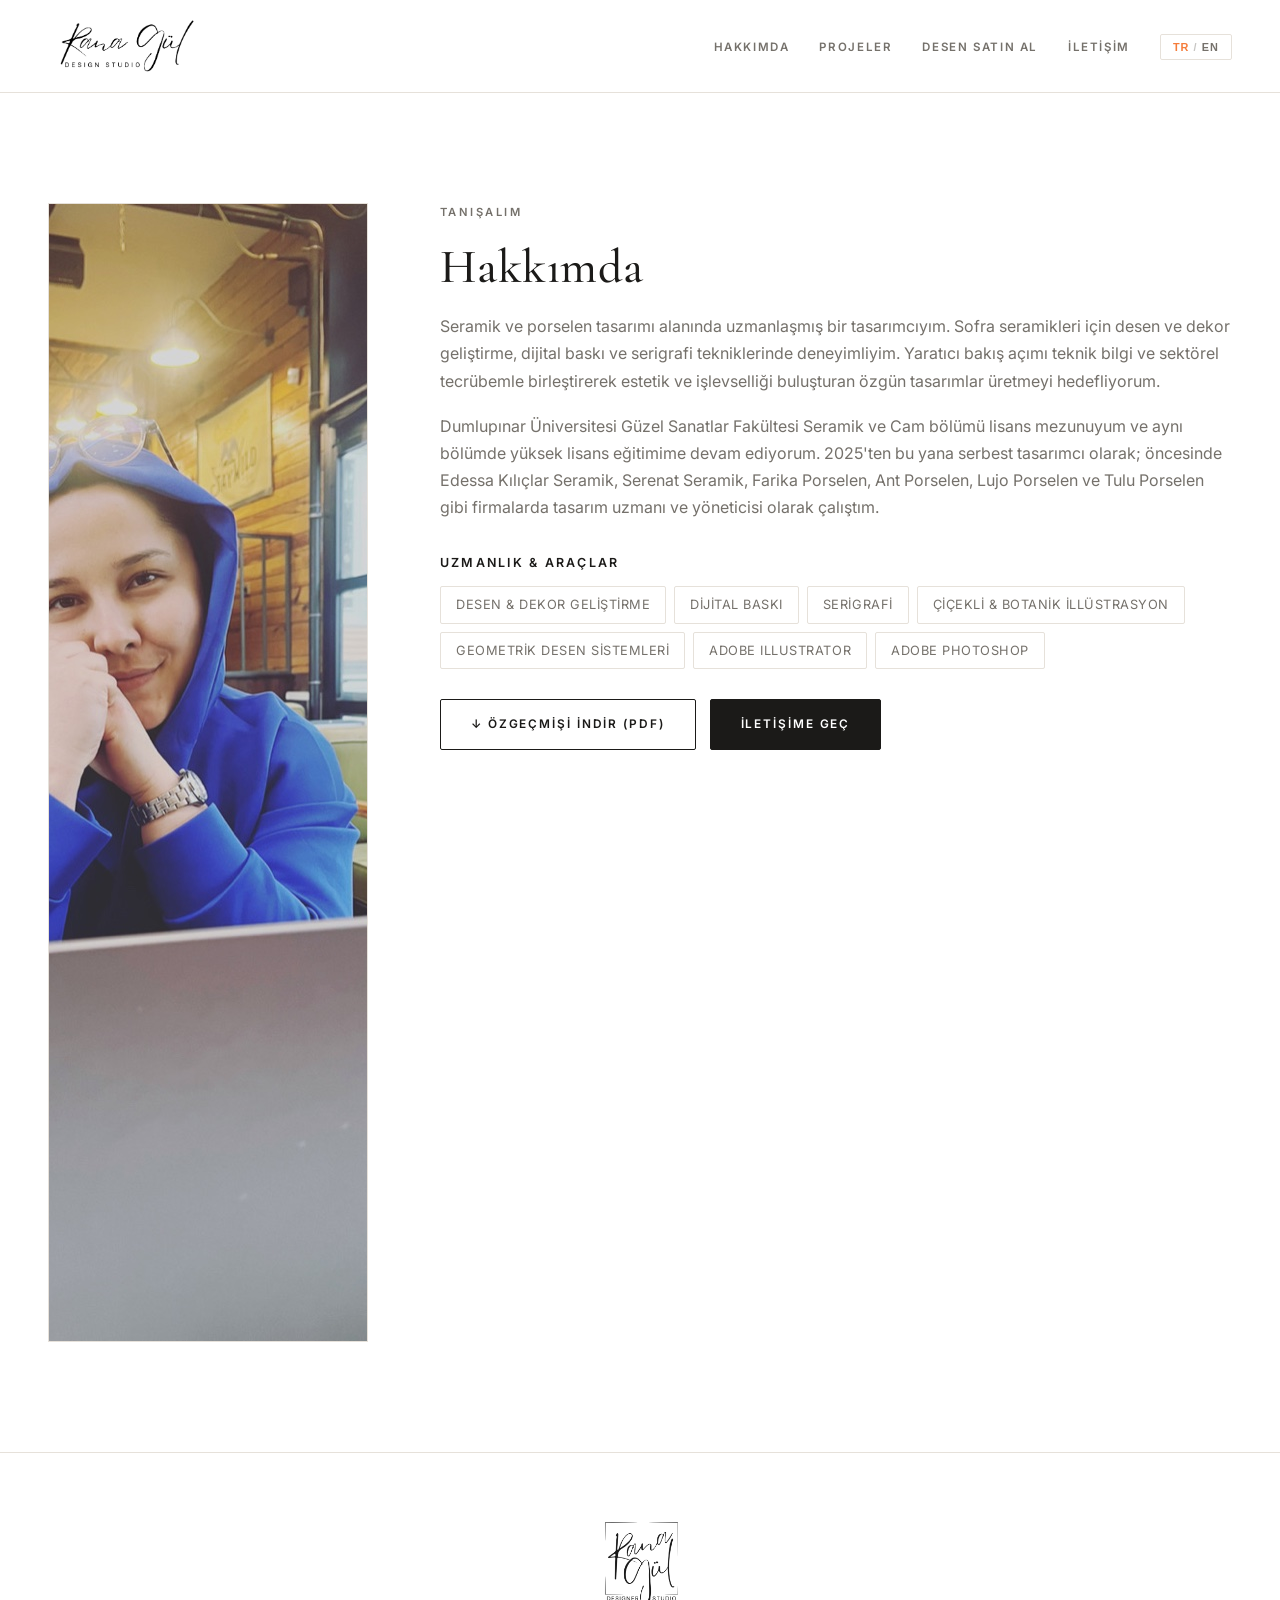
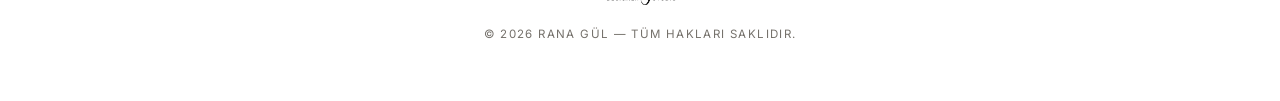
==== hakkimda.html @ 81dd1367 "Hakkımda: profil fotoğrafı ekle; stale Tasarımlar nav/buton düzeltildi Co-Authored-By: Claude Opus 4" ====
<!DOCTYPE html>
<html lang="tr">
<head>
  <meta charset="UTF-8" />
  <meta name="viewport" content="width=device-width, initial-scale=1.0" />

  <!-- ===== Temel SEO ===== -->
  <title>Hakkımda — Rana Gül Design Studio</title>
  <meta name="description" content="Rana Gül kimdir? Seramik ve porselen yüzey deseni tasarımcısı; Edessa, Farika, Serenat, Ant, Lujo ve Tulu Porselen gibi markalar için desen ve dekor geliştirdi. Eğitim, deneyim ve uzmanlık alanları." />
  <meta name="author" content="Rana Gül" />
  <meta name="robots" content="index, follow, max-image-preview:large" />
  <meta name="theme-color" content="#f57c3a" />
  <link rel="canonical" href="https://ranauslu.github.io/ranaguldesignerstudio/hakkimda.html" />

  <!-- ===== Favicon ===== -->
  <link rel="icon" type="image/png" sizes="32x32" href="assets/favicon-32.png" />
  <link rel="apple-touch-icon" href="assets/apple-touch-icon.jpg" />

  <!-- ===== Open Graph ===== -->
  <meta property="og:type" content="profile" />
  <meta property="og:site_name" content="Rana Gül Design Studio" />
  <meta property="og:title" content="Hakkımda — Rana Gül Design Studio" />
  <meta property="og:description" content="Seramik ve porselen yüzey deseni tasarımcısı Rana Gül'ün eğitimi, deneyimi ve uzmanlık alanları." />
  <meta property="og:url" content="https://ranauslu.github.io/ranaguldesignerstudio/hakkimda.html" />
  <meta property="og:image" content="https://ranauslu.github.io/ranaguldesignerstudio/assets/og-image.jpg" />
  <meta property="og:locale" content="tr_TR" />

  <link rel="preconnect" href="https://fonts.googleapis.com" />
  <link rel="preconnect" href="https://fonts.gstatic.com" crossorigin />
  <link href="https://fonts.googleapis.com/css2?family=Cormorant+Garamond:ital,wght@0,400;0,500;0,600;1,400&family=Inter:wght@400;500;600&display=swap" rel="stylesheet" />
  <link rel="stylesheet" href="css/style.css" />

  <!-- ===== JSON-LD ===== -->
  <script type="application/ld+json">
  {
    "@context": "https://schema.org",
    "@type": "AboutPage",
    "url": "https://ranauslu.github.io/ranaguldesignerstudio/hakkimda.html",
    "name": "Hakkımda — Rana Gül Design Studio",
    "mainEntity": {
      "@type": "Person",
      "name": "Rana Gül",
      "jobTitle": "Porselen & Seramik Yüzey Deseni Tasarımcısı",
      "url": "https://ranauslu.github.io/ranaguldesignerstudio/",
      "email": "ranaguldesigner@gmail.com",
      "telephone": "+90-546-262-95-01",
      "alumniOf": { "@type": "CollegeOrUniversity", "name": "Dumlupınar Üniversitesi Güzel Sanatlar Fakültesi — Seramik ve Cam" },
      "sameAs": [
        "https://www.instagram.com/ranaguldesigner/",
        "https://www.linkedin.com/in/rana-g%C3%BCl-5452bb26b/"
      ]
    }
  }
  </script>
</head>
<body>
  <!-- ============ HEADER / NAVİGASYON ============ -->
  <header class="site-header" id="top">
    <nav class="nav container">
      <a href="index.html" class="brand" aria-label="Rana Gül Design Studio">
        <img src="ranalogo/logo-yatay.jpg" alt="Rana Gül Design Studio" class="brand-logo" />
      </a>

      <button class="nav-toggle" aria-label="Menü" aria-expanded="false">
        <span></span><span></span><span></span>
      </button>

      <ul class="nav-links">
        <li><a href="hakkimda.html" aria-current="page" data-tr="Hakkımda" data-en="About">Hakkımda</a></li>
        <li><a href="index.html#projeler" data-tr="Projeler" data-en="Projects">Projeler</a></li>
        <li><a href="index.html#satis" data-tr="Desen Satın Al" data-en="Buy Patterns">Desen Satın Al</a></li>
        <li><a href="index.html#iletisim" data-tr="İletişim" data-en="Contact">İletişim</a></li>
        <li>
          <button class="lang-toggle" aria-label="Dil değiştir">
            <span class="lang-tr">TR</span><span class="lang-sep">/</span><span class="lang-en">EN</span>
          </button>
        </li>
      </ul>
    </nav>
  </header>

  <main>
    <!-- ============ HAKKIMDA ============ -->
    <section class="section" id="hakkimda">
      <div class="container about">
        <div class="about-photo">
          <div class="photo-frame">
            <img src="assets/profil.jpg" alt="Rana Gül" class="photo-img" width="640" height="1137" />
          </div>
        </div>
        <div class="about-text">
          <p class="eyebrow" data-tr="Tanışalım" data-en="Get to know me">Tanışalım</p>
          <h1 class="section-title" data-tr="Hakkımda" data-en="About">Hakkımda</h1>
          <p data-tr="Seramik ve porselen tasarımı alanında uzmanlaşmış bir tasarımcıyım. Sofra seramikleri için desen ve dekor geliştirme, dijital baskı ve serigrafi tekniklerinde deneyimliyim. Yaratıcı bakış açımı teknik bilgi ve sektörel tecrübemle birleştirerek estetik ve işlevselliği buluşturan özgün tasarımlar üretmeyi hedefliyorum."
             data-en="I am a designer specialized in ceramic and porcelain design. I am experienced in pattern and decor development for tableware ceramics, as well as digital printing and serigraphy (screen printing) techniques. I aim to combine my creative vision with technical knowledge and industry experience to produce original designs that unite aesthetics and function.">
            Seramik ve porselen tasarımı alanında uzmanlaşmış bir tasarımcıyım. Sofra seramikleri için desen ve dekor geliştirme, dijital baskı ve serigrafi tekniklerinde deneyimliyim. Yaratıcı bakış açımı teknik bilgi ve sektörel tecrübemle birleştirerek estetik ve işlevselliği buluşturan özgün tasarımlar üretmeyi hedefliyorum.
          </p>
          <p data-tr="Dumlupınar Üniversitesi Güzel Sanatlar Fakültesi Seramik ve Cam bölümü lisans mezunuyum ve aynı bölümde yüksek lisans eğitimime devam ediyorum. 2025'ten bu yana serbest tasarımcı olarak; öncesinde Edessa Kılıçlar Seramik, Serenat Seramik, Farika Porselen, Ant Porselen, Lujo Porselen ve Tulu Porselen gibi firmalarda tasarım uzmanı ve yöneticisi olarak çalıştım."
             data-en="I hold a bachelor's degree in Ceramics and Glass from Dumlupınar University Faculty of Fine Arts, where I am also pursuing my master's degree. I have worked as a freelance designer since 2025, and previously as a design specialist and manager at companies including Edessa Kılıçlar Seramik, Serenat Seramik, Farika Porselen, Ant Porselen, Lujo Porselen and Tulu Porselen.">
            Dumlupınar Üniversitesi Güzel Sanatlar Fakültesi Seramik ve Cam bölümü lisans mezunuyum ve aynı bölümde yüksek lisans eğitimime devam ediyorum. 2025'ten bu yana serbest tasarımcı olarak; öncesinde Edessa Kılıçlar Seramik, Serenat Seramik, Farika Porselen, Ant Porselen, Lujo Porselen ve Tulu Porselen gibi firmalarda tasarım uzmanı ve yöneticisi olarak çalıştım.
          </p>

          <h2 class="about-sub" data-tr="Uzmanlık & Araçlar" data-en="Skills &amp; Tools">Uzmanlık &amp; Araçlar</h2>
          <ul class="skill-list">
            <li data-tr="Desen & dekor geliştirme" data-en="Pattern &amp; decor development">Desen &amp; dekor geliştirme</li>
            <li data-tr="Dijital baskı" data-en="Digital printing">Dijital baskı</li>
            <li data-tr="Serigrafi" data-en="Serigraphy">Serigrafi</li>
            <li data-tr="Çiçekli & botanik illüstrasyon" data-en="Floral &amp; botanical illustration">Çiçekli &amp; botanik illüstrasyon</li>
            <li data-tr="Geometrik desen sistemleri" data-en="Geometric pattern systems">Geometrik desen sistemleri</li>
            <li>Adobe Illustrator</li>
            <li>Adobe Photoshop</li>
          </ul>

          <div class="about-actions">
            <a class="btn btn-ghost cv-btn" href="biyografi/Rana%20G%C3%9CL.pdf" target="_blank" rel="noopener"
               data-tr="↓ Özgeçmişi İndir (PDF)" data-en="↓ Download CV (PDF)">↓ Özgeçmişi İndir (PDF)</a>
            <a class="btn btn-primary" href="index.html#iletisim" data-tr="İletişime Geç" data-en="Get in Touch">İletişime Geç</a>
          </div>
        </div>
      </div>
    </section>
  </main>

  <!-- ============ FOOTER ============ -->
  <footer class="site-footer">
    <div class="container">
      <img src="ranalogo/logo-kare.jpg" alt="Rana Gül Designer Studio" class="footer-logo" />
      <p>© <span id="year"></span> Rana Gül — <span data-tr="Tüm hakları saklıdır." data-en="All rights reserved.">Tüm hakları saklıdır.</span></p>
    </div>
  </footer>

  <script src="js/main.js"></script>
</body>
</html>
---- css/style.css ----
/* ============================================================
   Rana Gül — Porselen Yüzey Deseni Portföyü
   Editoryal & minimal tema (Tashi Studio tarzı):
   nötr/beyaz zemin, bol boşluk, büyük harf-aralıklı tipografi,
   görsel-odaklı ızgara. Mor + turuncu hafif vurgu.
   Saf CSS, framework yok.
   ============================================================ */

:root {
  --bg: #ffffff;
  --bg-alt: #f6f4f1;        /* sıcak nötr off-white */
  --ink: #1b1a18;           /* neredeyse siyah metin */
  --ink-soft: #75716b;      /* ikincil metin */
  --line: #e6e1da;          /* hairline çizgi */
  --kart: #ffffff;

  --accent: #f57c3a;        /* turuncu — sade vurgu */
  --accent-dark: #e06a28;
  --mor: #6c4ab6;           /* mor — çok hafif ikincil vurgu */

  --r: 2px;                 /* keskin, editoryal köşeler */
  --maxw: 1240px;
  --pad: 28px;
}

* { box-sizing: border-box; }
html { scroll-behavior: smooth; }

body {
  margin: 0;
  font-family: "Inter", system-ui, -apple-system, sans-serif;
  color: var(--ink);
  background: var(--bg);
  line-height: 1.7;
  font-size: 16px;
  -webkit-font-smoothing: antialiased;
  text-rendering: optimizeLegibility;
}

h1, h2, h3 { font-weight: 500; line-height: 1.15; margin: 0; }
a { color: inherit; text-decoration: none; }
img { max-width: 100%; display: block; }

.container { width: 100%; max-width: var(--maxw); margin: 0 auto; padding: 0 var(--pad); }

/* Bölüm üstü küçük etiket */
.eyebrow,
.hero-eyebrow {
  text-transform: uppercase;
  letter-spacing: 0.22em;
  font-size: 0.7rem;
  font-weight: 600;
  color: var(--accent);
}

/* ---------- Butonlar ---------- */
.btn {
  display: inline-block;
  padding: 14px 30px;
  border-radius: var(--r);
  font-size: 0.74rem;
  font-weight: 600;
  letter-spacing: 0.16em;
  text-transform: uppercase;
  cursor: pointer;
  border: 1px solid transparent;
  transition: background 0.2s ease, color 0.2s ease, border-color 0.2s ease;
}
.btn-primary { background: var(--ink); color: #fff; border-color: var(--ink); }
.btn-primary:hover { background: var(--accent); border-color: var(--accent); }
.btn-ghost { background: transparent; color: var(--ink); border-color: var(--ink); }
.btn-ghost:hover { background: var(--ink); color: #fff; }

/* ---------- Header / Nav ---------- */
.site-header {
  position: sticky; top: 0; z-index: 50;
  background: rgba(255, 255, 255, 0.9);
  backdrop-filter: saturate(140%) blur(10px);
  border-bottom: 1px solid var(--line);
}
.nav { display: flex; align-items: center; justify-content: space-between; height: 92px; }
.brand { display: flex; align-items: center; }
.brand-logo { height: 64px; width: auto; }

.nav-links { display: flex; align-items: center; gap: 30px; list-style: none; margin: 0; padding: 0; }
.nav-links a {
  color: var(--ink-soft); font-size: 0.72rem; font-weight: 600;
  letter-spacing: 0.14em; text-transform: uppercase; padding-bottom: 2px;
  border-bottom: 1px solid transparent; transition: 0.18s;
}
.nav-links a:hover { color: var(--ink); border-bottom-color: var(--accent); }

.lang-toggle {
  background: transparent; border: 1px solid var(--line); border-radius: var(--r);
  padding: 6px 12px; font-size: 0.68rem; font-weight: 600; letter-spacing: 0.1em;
  cursor: pointer; color: var(--ink-soft);
}
.lang-toggle .lang-sep { opacity: 0.4; margin: 0 4px; }
body[data-lang="tr"] .lang-tr { color: var(--accent); }
body[data-lang="en"] .lang-en { color: var(--accent); }

.nav-toggle { display: none; background: none; border: 0; cursor: pointer; padding: 8px; }
.nav-toggle span { display: block; width: 22px; height: 1.5px; background: var(--ink); margin: 5px 0; transition: 0.25s; }

/* ---------- Hero ---------- */
.hero { background: var(--bg); padding: 116px 0 70px; }
.hero-pattern { display: none; }
.hero-inner { position: relative; text-align: center; max-width: 820px; margin: 0 auto; }
.hero-eyebrow { display: block; margin: 0 0 22px; font-size: 0.95rem; letter-spacing: 0.16em; }
.hero-title {
  font-family: "Cormorant Garamond", Georgia, serif;
  font-size: clamp(2.7rem, 7vw, 5rem); line-height: 1;
  letter-spacing: 0.01em; margin: 0 0 24px; color: var(--ink); font-weight: 500;
}
.hero-lead { font-size: 1.1rem; color: var(--ink-soft); margin: 0 auto 38px; max-width: 600px; }
.hero-cta { display: flex; gap: 16px; justify-content: center; flex-wrap: wrap; }

/* ---------- Tam genişlik desen banner (3:1, kırpmasız) ---------- */
.banner { width: 100%; border-top: 1px solid var(--line); border-bottom: 1px solid var(--line); background: #fff; }
.banner img { width: 100%; height: auto; display: block; aspect-ratio: 3 / 1; object-fit: contain; }

/* ---------- Bölüm genel ---------- */
.section { padding: 110px 0; }
.section-alt { background: var(--bg-alt); }
.section-title {
  font-family: "Cormorant Garamond", Georgia, serif;
  font-size: clamp(2.1rem, 4vw, 3rem);
  letter-spacing: 0.01em; font-weight: 500;
  color: var(--ink); margin: 0 0 18px;
}
.section-lead { color: var(--ink-soft); max-width: 640px; margin: 0 0 48px; font-size: 1.04rem; }

/* ---------- Hakkımda ---------- */
.about { display: grid; grid-template-columns: 320px 1fr; gap: 72px; align-items: start; }
.photo-frame { overflow: hidden; border: 1px solid var(--line); }
.photo-placeholder {
  aspect-ratio: 4/5; display: grid; place-items: center;
  font-size: 2.6rem; letter-spacing: 0.1em; color: var(--ink-soft);
  background: var(--bg-alt); font-weight: 500;
}
.photo-img { width: 100%; aspect-ratio: 4/5; object-fit: cover; object-position: center 18%; display: block; }
.about-text p { margin: 0 0 18px; color: var(--ink-soft); }
.about-sub {
  font-size: 0.78rem; text-transform: uppercase; letter-spacing: 0.18em;
  color: var(--ink); margin: 34px 0 16px; font-weight: 600;
}
.skill-list { list-style: none; padding: 0; margin: 0; display: flex; flex-wrap: wrap; gap: 8px; }
.skill-list li {
  border: 1px solid var(--line); color: var(--ink-soft);
  padding: 7px 15px; border-radius: var(--r); font-size: 0.8rem;
  letter-spacing: 0.04em; text-transform: uppercase;
}

.about-actions { display: flex; flex-wrap: wrap; gap: 14px; margin-top: 30px; align-items: center; }
.about-actions .cv-btn { margin-top: 0; }

/* ---------- Filtreler ---------- */
.filters { display: flex; flex-wrap: wrap; gap: 26px; margin-bottom: 40px; border-bottom: 1px solid var(--line); padding-bottom: 6px; }
.filter {
  background: none; border: 0; color: var(--ink-soft);
  padding: 0 0 10px; font-size: 0.74rem; font-weight: 600; letter-spacing: 0.14em;
  text-transform: uppercase; cursor: pointer; position: relative; transition: color 0.18s;
}
.filter::after {
  content: ""; position: absolute; left: 0; right: 0; bottom: -7px; height: 2px;
  background: var(--accent); transform: scaleX(0); transition: transform 0.2s ease;
}
.filter:hover { color: var(--ink); }
.filter.is-active { color: var(--ink); }
.filter.is-active::after { transform: scaleX(1); }

/* ---------- Galeri ---------- */
.gallery { display: grid; grid-template-columns: repeat(3, 1fr); gap: 28px; }
.tile {
  display: block; width: 100%; text-align: left; padding: 0;
  background: var(--kart); border: 1px solid var(--line); border-radius: var(--r);
  overflow: hidden; cursor: pointer; transition: border-color 0.2s ease;
}
.tile:hover { border-color: var(--ink); }
.tile-imgwrap { overflow: hidden; }
.tile img { aspect-ratio: 4/3; object-fit: cover; background: #fff; transition: transform 0.45s ease; }
.tile:hover img { transform: scale(1.04); }
.tile-meta { display: flex; justify-content: space-between; align-items: center; padding: 16px 18px; }
.tile-code { font-weight: 600; color: var(--ink); font-size: 0.8rem; letter-spacing: 0.1em; }
.tile-tag { font-size: 0.64rem; text-transform: uppercase; letter-spacing: 0.16em; color: var(--accent); font-weight: 600; }

/* ---------- Markalar ---------- */
.brands-title {
  font-size: 0.78rem; text-transform: uppercase; letter-spacing: 0.18em;
  color: var(--ink-soft); margin: 0 0 26px; font-weight: 600;
}
.brands { display: grid; grid-template-columns: repeat(4, 1fr); gap: 0; margin-bottom: 72px; border: 1px solid var(--line); }
.brand-cell {
  display: grid; place-items: center; padding: 30px 22px; min-height: 110px;
  border-right: 1px solid var(--line); border-bottom: 1px solid var(--line); background: var(--kart);
}
.brand-cell img {
  max-height: 50px; width: auto; max-width: 100%; object-fit: contain;
  filter: grayscale(1); opacity: 0.55; transition: filter 0.2s ease, opacity 0.2s ease;
}
.brand-cell:hover img { filter: grayscale(0); opacity: 1; }
.brand-cell--dark { background: var(--ink); }
.brand-cell--dark img { filter: none; opacity: 0.9; }
.brand-cell--dark:hover img { opacity: 1; }

/* ---------- Projeler ---------- */
.cv-btn { margin-top: 30px; }
.cards { display: grid; grid-template-columns: repeat(3, 1fr); gap: 28px; margin-bottom: 72px; }
.card { background: var(--kart); border: 1px solid var(--line); border-radius: var(--r); padding: 34px 30px; }
.card-icon {
  display: inline-grid; place-items: center; width: 46px; height: 46px;
  border: 1px solid var(--line); color: var(--accent); font-size: 1.4rem; margin-bottom: 18px;
}
.card h3 { margin: 0 0 10px; font-size: 0.95rem; text-transform: uppercase; letter-spacing: 0.08em; color: var(--ink); font-weight: 600; }
.card p { margin: 0; color: var(--ink-soft); font-size: 0.95rem; }

.process-title { font-size: 0.78rem; text-transform: uppercase; letter-spacing: 0.18em; color: var(--ink-soft); margin: 0 0 26px; font-weight: 600; }
.process { list-style: none; padding: 0; margin: 0 0 64px; display: grid; gap: 0; border-top: 1px solid var(--line); }
.process li {
  display: grid; grid-template-columns: 56px 220px 1fr; align-items: center; gap: 20px;
  border-bottom: 1px solid var(--line); padding: 22px 6px;
}
.process .step-no { font-size: 0.8rem; letter-spacing: 0.1em; color: var(--accent); font-weight: 600; }
.process strong { color: var(--ink); text-transform: uppercase; letter-spacing: 0.08em; font-size: 0.86rem; font-weight: 600; }
.process li > span:last-child { color: var(--ink-soft); font-size: 0.95rem; }

/* Ekran okuyucu için görünmez başlık (SEO + erişilebilirlik) */
.sr-only {
  position: absolute; width: 1px; height: 1px; padding: 0; margin: -1px;
  overflow: hidden; clip: rect(0, 0, 0, 0); white-space: nowrap; border: 0;
}

/* Firmalara özel çalışma görsel bandı */
.firma-banner { border: 1px solid var(--line); border-radius: var(--r); overflow: hidden; margin-bottom: 40px; }
.firma-banner img { width: 100%; height: auto; display: block; }

/* Proje başlat görselli bandı (yazı görselin içinde, buton üstüne biner) */
.proje-banner { position: relative; border: 1px solid var(--line); border-radius: var(--r); overflow: hidden; }
.proje-banner img { width: 100%; height: auto; display: block; }
.proje-btn { position: absolute; left: 3.4%; top: 58%; }

@media (max-width: 600px) {
  .proje-banner { display: flex; flex-direction: column; align-items: flex-start; gap: 16px; border: none; }
  .proje-banner img { border: 1px solid var(--line); border-radius: var(--r); }
  .proje-btn { position: static; }
}

/* ---------- Şifre kilidi ---------- */
.lock-gate { max-width: 480px; margin: 0 auto; text-align: center; padding: 20px 0; }
.lock-ico { display: inline-flex; color: var(--accent); margin-bottom: 18px; }
.lock-gate .section-title { margin-bottom: 14px; }
.lock-lead { margin: 0 auto 26px; }
.lock-form { display: flex; gap: 12px; justify-content: center; flex-wrap: wrap; }
.lock-form input {
  font: inherit; font-size: 0.98rem; padding: 13px 16px; min-width: 220px; flex: 1;
  border: 1px solid var(--line); border-radius: var(--r); background: #fff; color: var(--ink);
}
.lock-form input:focus { outline: none; border-color: var(--ink); }
.lock-error { color: #c0392b; font-size: 0.9rem; margin: 16px 0 0; }

/* ---------- Satış ---------- */
.shop { display: grid; grid-template-columns: repeat(3, 1fr); gap: 28px; }
.shop-item {
  background: var(--kart); border: 1px solid var(--line); border-radius: var(--r);
  overflow: hidden; display: flex; flex-direction: column; transition: border-color 0.2s ease;
}
.shop-item:hover { border-color: var(--ink); }
.shop-item img { aspect-ratio: 4/3; object-fit: cover; background: #fff; }
.shop-body { padding: 20px 20px 24px; display: flex; flex-direction: column; gap: 5px; flex: 1; }
.shop-code { font-weight: 600; color: var(--ink); letter-spacing: 0.08em; font-size: 0.85rem; }
.shop-tag { font-size: 0.66rem; color: var(--ink-soft); text-transform: uppercase; letter-spacing: 0.14em; }
.shop-price { font-size: 1.2rem; color: var(--ink); margin: 8px 0 16px; font-weight: 500; }
.shop-buy { margin-top: auto; width: 100%; text-align: center; }
.license-note { color: var(--ink-soft); font-size: 0.82rem; margin-top: 34px; }

/* ---------- Instagram ---------- */
.ig-eyebrow { display: inline-flex; align-items: center; gap: 7px; }
.ig-logo { flex: none; }
.ig-head { display: flex; align-items: flex-end; justify-content: space-between; gap: 20px; flex-wrap: wrap; margin-bottom: 40px; }
.ig-head .section-title { margin: 0; }
.ig-grid { display: grid; grid-template-columns: repeat(3, 1fr); gap: 22px; }
.ig-embeds { display: flex; flex-wrap: wrap; gap: 22px; justify-content: center; }
.ig-embeds .instagram-media { flex: 0 1 380px; margin: 0 !important; min-width: 260px !important; }
.ig-tile {
  position: relative; display: block; overflow: hidden; border: 1px solid var(--line);
  border-radius: var(--r); background: #fff; aspect-ratio: 1 / 1;
}
.ig-tile img { width: 100%; height: 100%; object-fit: cover; transition: transform 0.45s ease; }
.ig-tile:hover img { transform: scale(1.05); }
.ig-tile .ig-ico {
  position: absolute; inset: 0; display: grid; place-items: center;
  background: rgba(27, 26, 24, 0.45); opacity: 0; transition: opacity 0.25s ease;
  background-image:
    linear-gradient(rgba(27,26,24,0.35), rgba(27,26,24,0.35)),
    url("data:image/svg+xml,%3Csvg xmlns='http://www.w3.org/2000/svg' width='44' height='44' viewBox='0 0 24 24' fill='none' stroke='%23ffffff' stroke-width='1.6' stroke-linecap='round' stroke-linejoin='round'%3E%3Crect x='2' y='2' width='20' height='20' rx='5'/%3E%3Ccircle cx='12' cy='12' r='4'/%3E%3Cline x1='17.5' y1='6.5' x2='17.5' y2='6.5'/%3E%3C/svg%3E");
  background-repeat: no-repeat; background-position: center;
}
.ig-tile:hover .ig-ico { opacity: 1; }

/* ---------- İletişim ---------- */
.contact { display: grid; grid-template-columns: 1fr 1fr; gap: 72px; align-items: start; }
.contact-links { list-style: none; padding: 0; margin: 30px 0 0; display: grid; gap: 0; border-top: 1px solid var(--line); }
.contact-links li { display: flex; align-items: baseline; gap: 18px; padding: 16px 2px; border-bottom: 1px solid var(--line); }
.contact-label {
  min-width: 96px; font-size: 0.68rem; text-transform: uppercase; letter-spacing: 0.16em;
  color: var(--ink-soft); font-weight: 600;
}
.contact-links a { color: var(--ink); font-weight: 500; border-bottom: 1px solid transparent; transition: 0.18s; }
.contact-links a:hover { border-bottom-color: var(--accent); }

.contact-form { display: grid; gap: 18px; background: var(--bg-alt); border: 1px solid var(--line); border-radius: var(--r); padding: 34px; }
.contact-form label {
  display: grid; gap: 8px; font-size: 0.68rem; font-weight: 600; letter-spacing: 0.14em;
  text-transform: uppercase; color: var(--ink-soft);
}
.contact-form input, .contact-form textarea {
  font: inherit; font-size: 0.95rem; text-transform: none; letter-spacing: normal;
  padding: 13px 15px; border: 1px solid var(--line); border-radius: var(--r);
  background: #fff; color: var(--ink); resize: vertical;
}
.contact-form input:focus, .contact-form textarea:focus { outline: none; border-color: var(--ink); }
.contact-form .btn { justify-self: start; }

/* ---------- Footer ---------- */
.site-footer { padding: 56px 0; border-top: 1px solid var(--line); text-align: center; }
.footer-logo { height: 96px; width: auto; margin: 0 auto 20px; opacity: 0.9; }
.site-footer p { margin: 0; color: var(--ink-soft); font-size: 0.72rem; letter-spacing: 0.12em; text-transform: uppercase; }

/* ---------- Lightbox ---------- */
.lightbox {
  position: fixed; inset: 0; z-index: 100; display: none;
  background: rgba(20, 19, 17, 0.92); backdrop-filter: blur(3px);
  align-items: center; justify-content: center; padding: 28px;
}
.lightbox.open { display: flex; }
.lightbox figure { margin: 0; max-width: 960px; text-align: center; }
.lightbox img { border-radius: var(--r); max-height: 80vh; width: auto; margin: 0 auto; background: #fff; }
.lightbox figcaption { color: #fff; margin-top: 18px; font-size: 0.74rem; letter-spacing: 0.16em; text-transform: uppercase; }
.lightbox-close {
  position: absolute; top: 20px; right: 28px; background: none; border: 0; color: #fff;
  font-size: 2.2rem; line-height: 1; cursor: pointer; opacity: 0.8;
}
.lightbox-close:hover { opacity: 1; }

/* ---------- Responsive ---------- */
@media (max-width: 900px) {
  .about, .contact { grid-template-columns: 1fr; gap: 40px; }
  .about-photo { max-width: 300px; }
  .gallery, .cards, .shop { grid-template-columns: repeat(2, 1fr); }
  .brands { grid-template-columns: repeat(3, 1fr); }
  .process li { grid-template-columns: 48px 1fr; }
  .process li strong { grid-column: 2; }
  .process li > span:last-child { grid-column: 2; }

  .nav-toggle { display: block; }
  .nav-links {
    position: absolute; top: 92px; left: 0; right: 0;
    flex-direction: column; align-items: flex-start; gap: 0;
    background: #fff; border-bottom: 1px solid var(--line);
    padding: 8px 28px 20px; display: none;
  }
  .nav-links.open { display: flex; }
  .nav-links li { width: 100%; }
  .nav-links a { display: block; padding: 14px 0; width: 100%; }
}

@media (max-width: 560px) {
  .gallery, .cards, .shop { grid-template-columns: 1fr; }
  .brands { grid-template-columns: repeat(2, 1fr); }
  .section { padding: 72px 0; }
  .hero { padding: 84px 0 76px; }
  .cta-band { flex-direction: column; align-items: flex-start; }
}
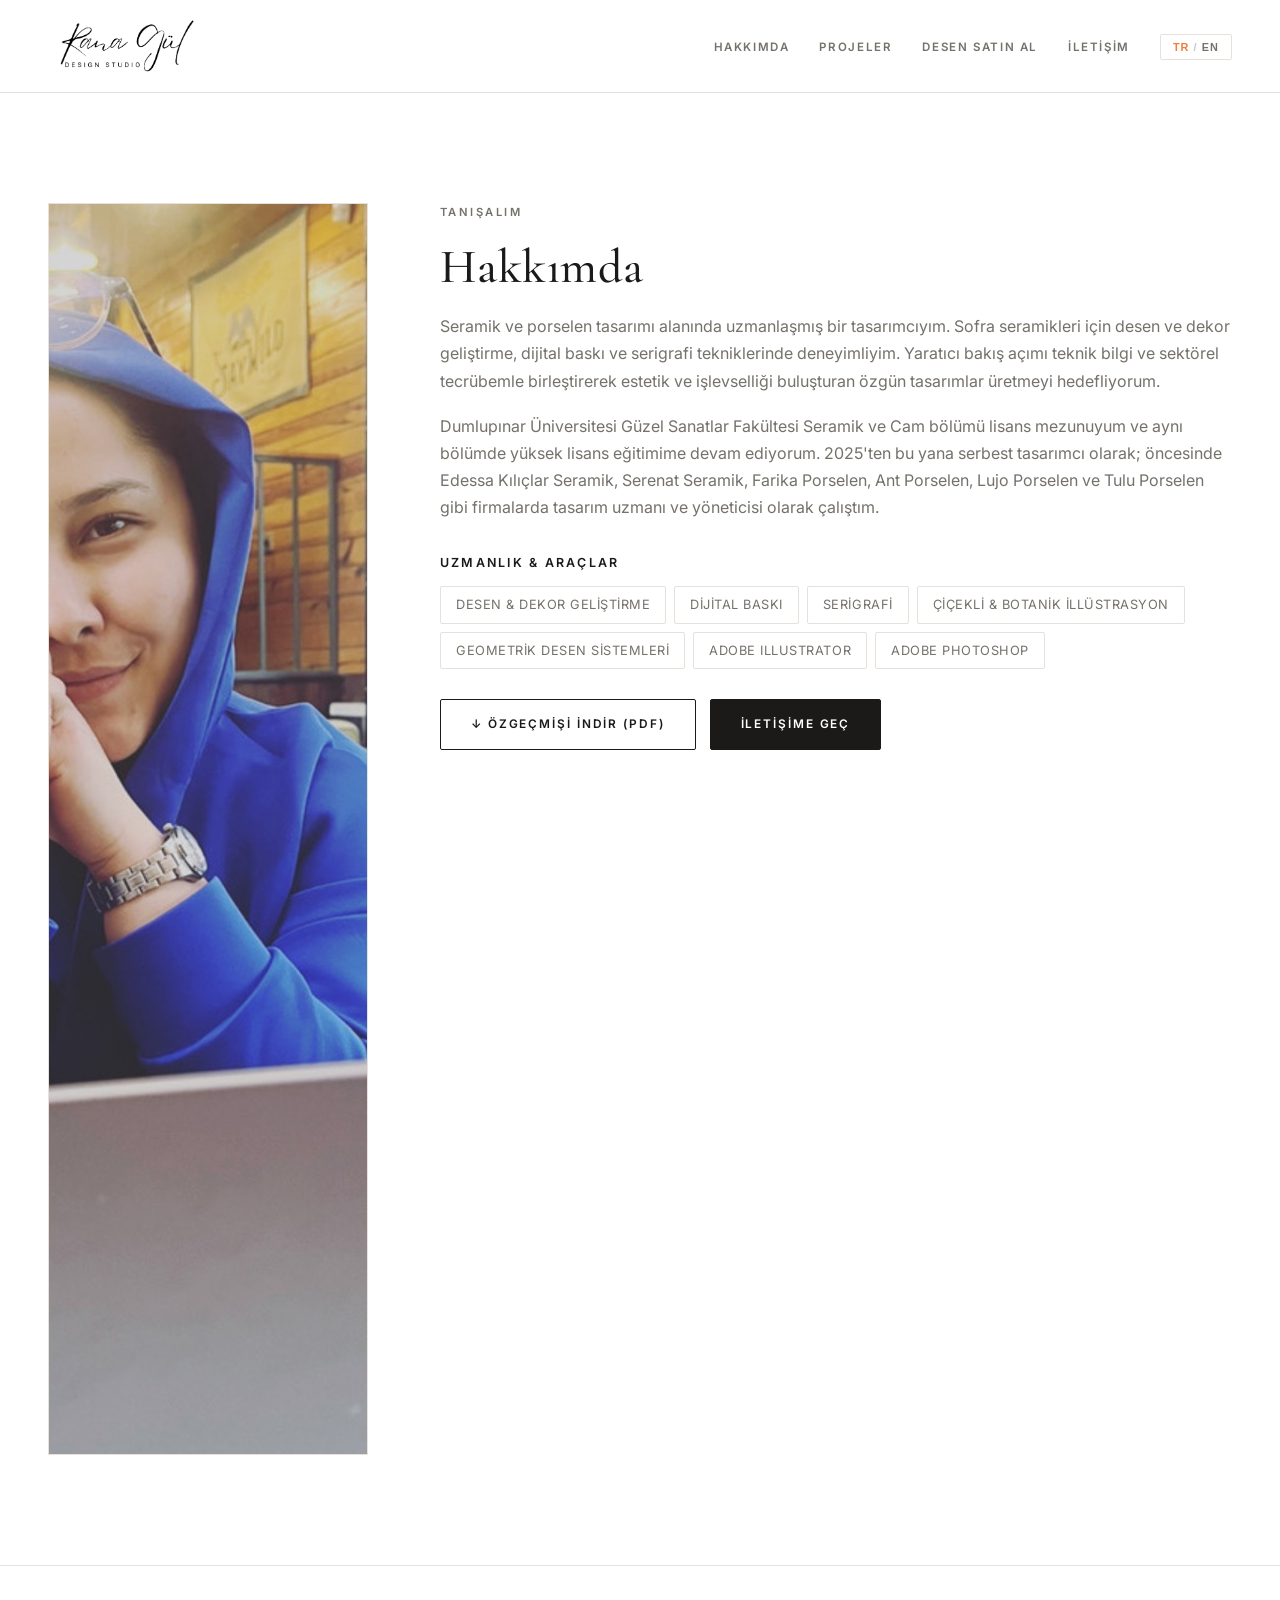
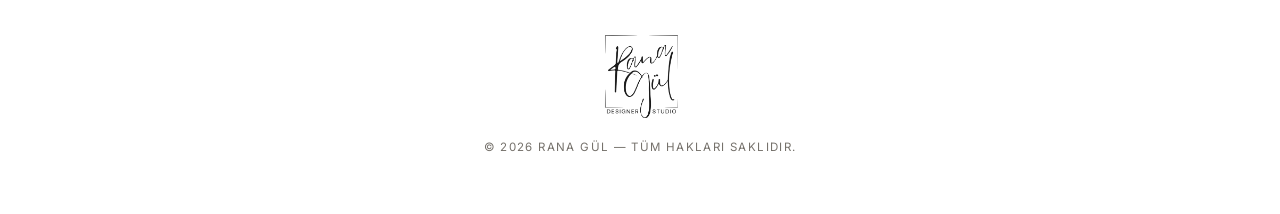
==== commit 15cef1e1: "Hakkımda: profil fotoğrafını 4:5 yeni görselle güncelle Co-Authored-By: Claude Opus 4.8 <noreply@ant" ====
--- a/hakkimda.html
+++ b/hakkimda.html
@@ -85,7 +85,7 @@
       <div class="container about">
         <div class="about-photo">
           <div class="photo-frame">
-            <img src="assets/profil.jpg" alt="Rana Gül" class="photo-img" width="640" height="1137" />
+            <img src="assets/profil.jpg" alt="Rana Gül" class="photo-img" width="1000" height="1250" />
           </div>
         </div>
         <div class="about-text">
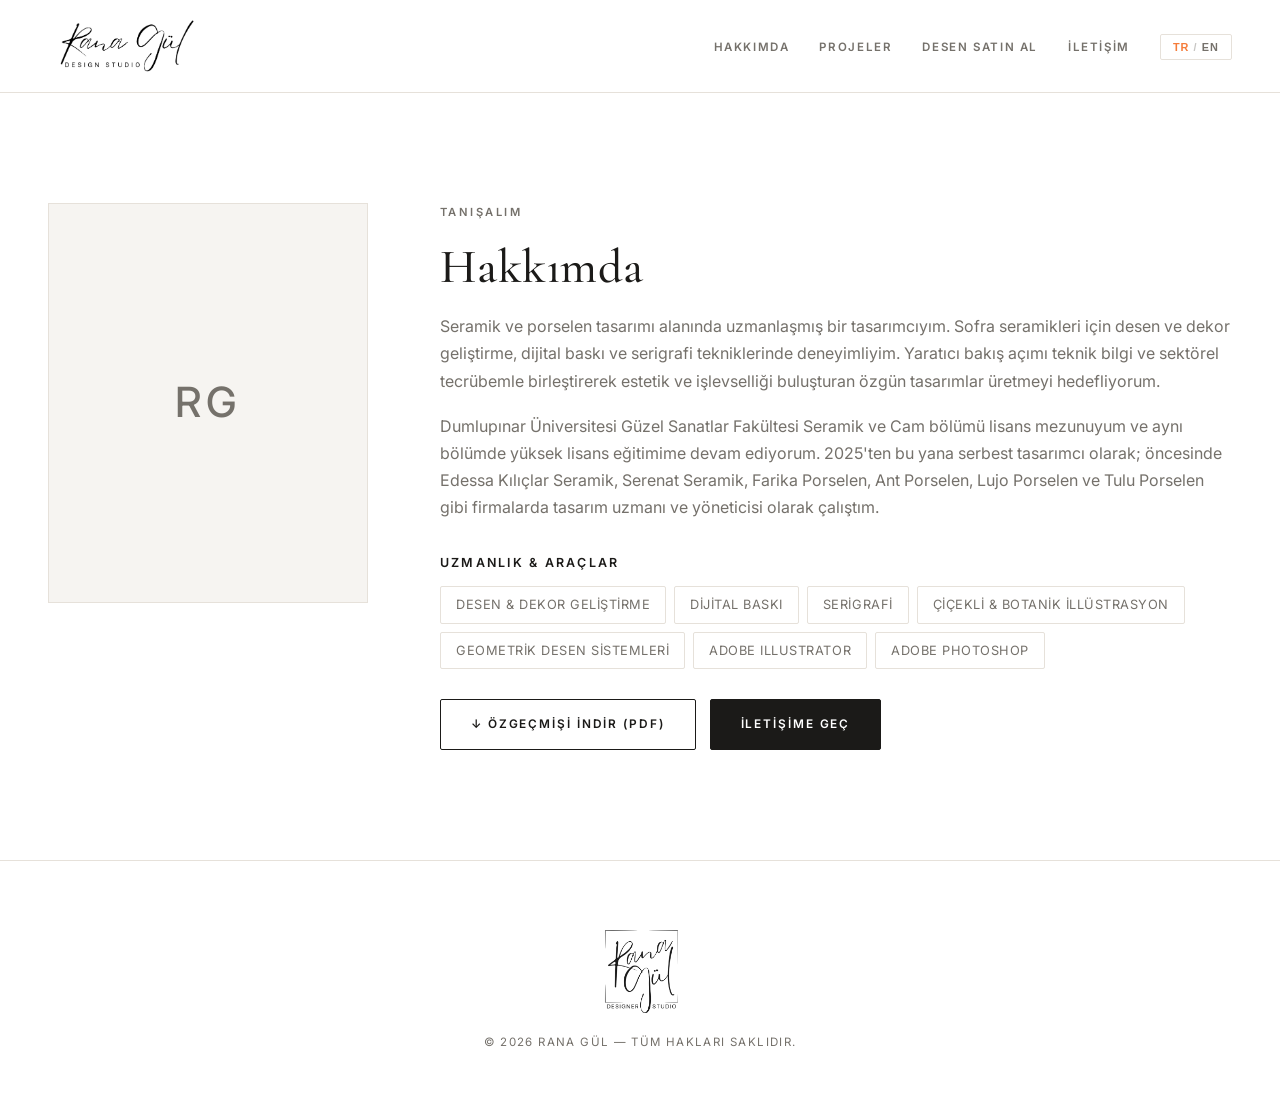
==== commit 227c1898: "Hakkımda: profil fotoğrafını kaldır, RG monogram yer tutucuya dön Co-Authored-By: Claude Opus 4.8 <n" ====
--- a/hakkimda.html
+++ b/hakkimda.html
@@ -85,7 +85,7 @@
       <div class="container about">
         <div class="about-photo">
           <div class="photo-frame">
-            <img src="assets/profil.jpg" alt="Rana Gül" class="photo-img" width="1000" height="1250" />
+            <div class="photo-placeholder" aria-hidden="true">RG</div>
           </div>
         </div>
         <div class="about-text">
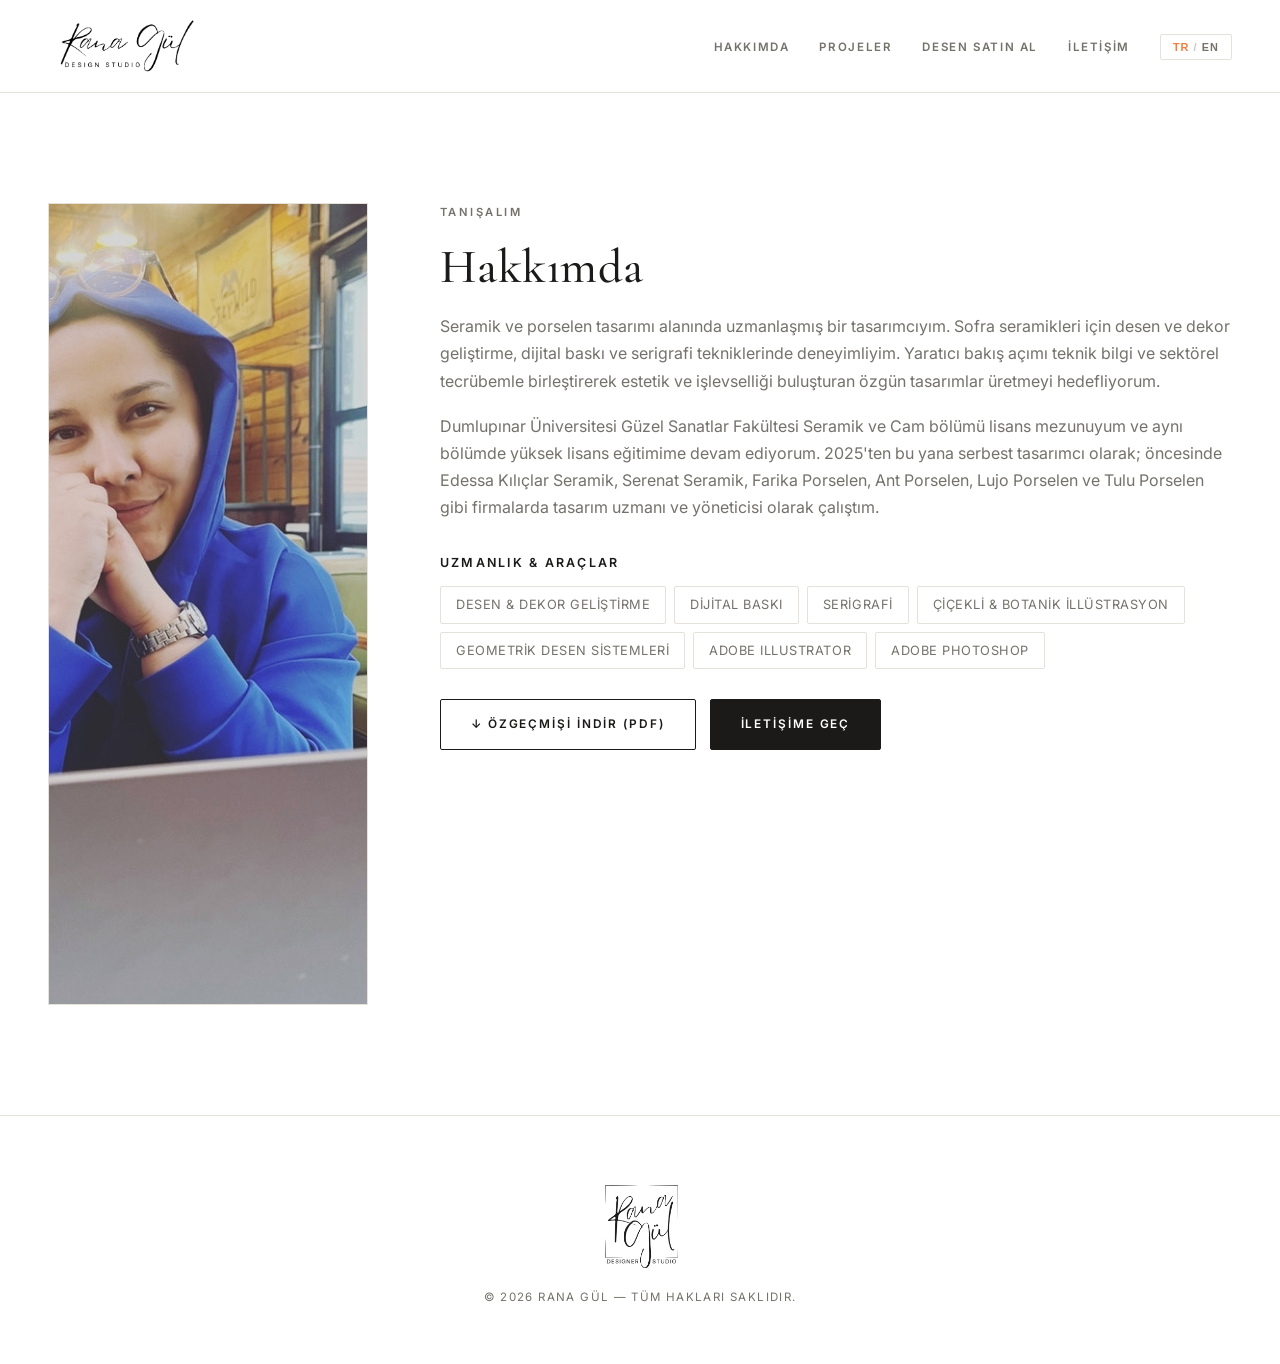
==== commit 4edf974f: "Hakkımda: profil fotoğrafını geri ekle (4:5, 640x800) Co-Authored-By: Claude Opus 4.8 <noreply@anthr" ====
--- a/hakkimda.html
+++ b/hakkimda.html
@@ -85,7 +85,7 @@
       <div class="container about">
         <div class="about-photo">
           <div class="photo-frame">
-            <div class="photo-placeholder" aria-hidden="true">RG</div>
+            <img src="assets/profil.jpg" alt="Rana Gül" class="photo-img" width="640" height="800" />
           </div>
         </div>
         <div class="about-text">
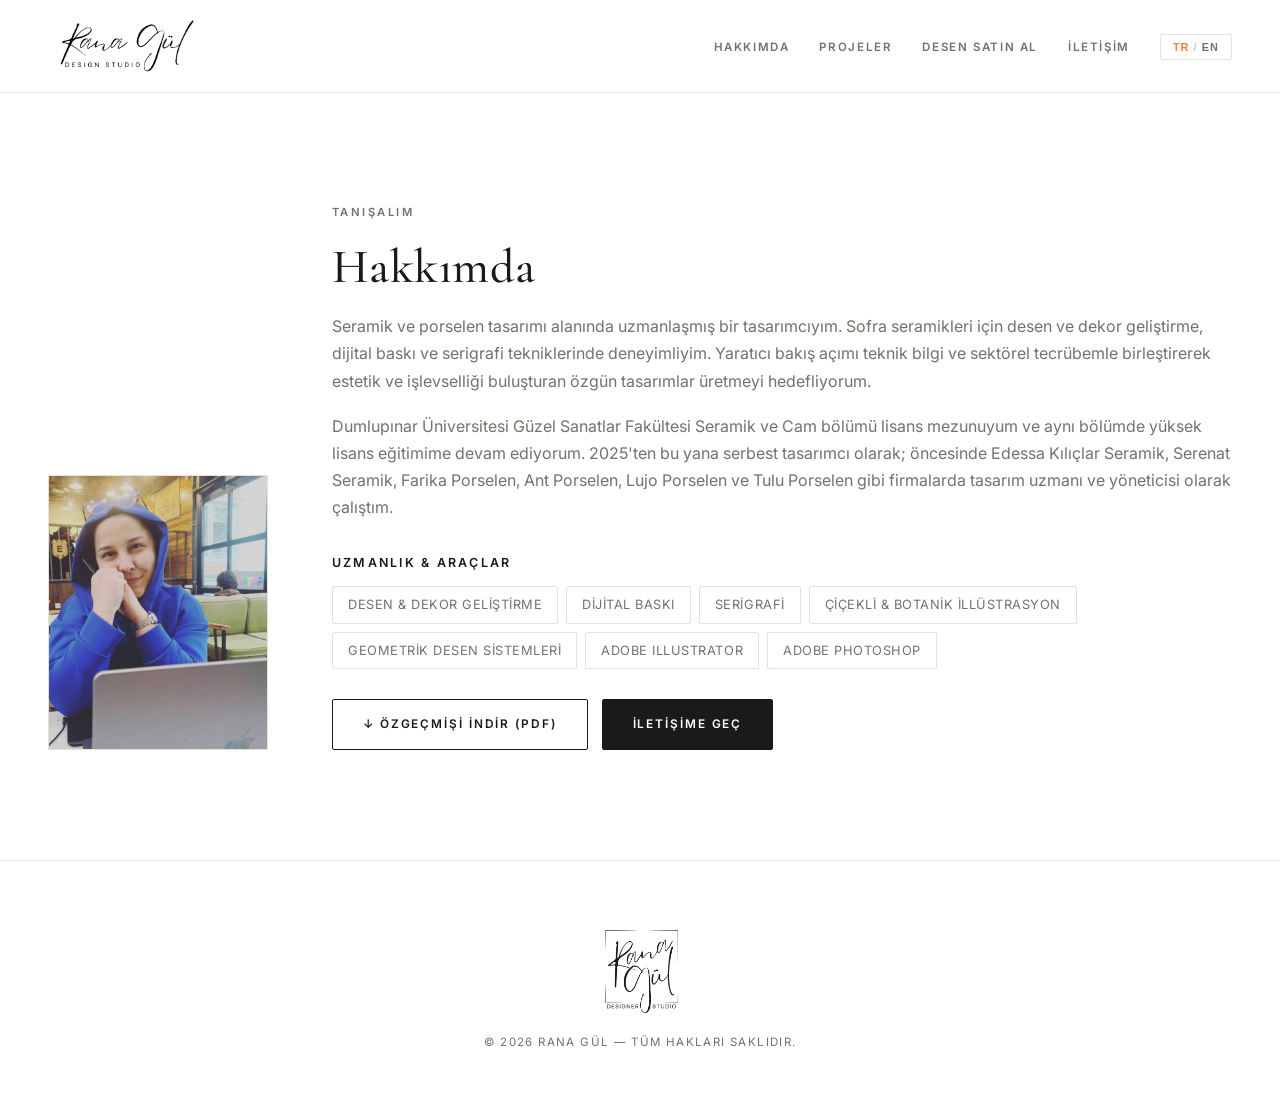
==== commit 5217b165: "Hakkımda: profil fotoğrafını küçült ve metnin altıyla aynı hizaya getir - foto sütunu 220px, 4:5 doğ" ====
--- a/hakkimda.html
+++ b/hakkimda.html
@@ -28,7 +28,7 @@
   <link rel="preconnect" href="https://fonts.googleapis.com" />
   <link rel="preconnect" href="https://fonts.gstatic.com" crossorigin />
   <link href="https://fonts.googleapis.com/css2?family=Cormorant+Garamond:ital,wght@0,400;0,500;0,600;1,400&family=Inter:wght@400;500;600&display=swap" rel="stylesheet" />
-  <link rel="stylesheet" href="css/style.css" />
+  <link rel="stylesheet" href="css/style.css?v=3" />
 
   <!-- ===== JSON-LD ===== -->
   <script type="application/ld+json">
--- a/css/style.css
+++ b/css/style.css
@@ -131,14 +131,14 @@
 .section-lead { color: var(--ink-soft); max-width: 640px; margin: 0 0 48px; font-size: 1.04rem; }
 
 /* ---------- Hakkımda ---------- */
-.about { display: grid; grid-template-columns: 320px 1fr; gap: 72px; align-items: start; }
+.about { display: grid; grid-template-columns: 220px 1fr; gap: 64px; align-items: end; }
 .photo-frame { overflow: hidden; border: 1px solid var(--line); }
 .photo-placeholder {
   aspect-ratio: 4/5; display: grid; place-items: center;
   font-size: 2.6rem; letter-spacing: 0.1em; color: var(--ink-soft);
   background: var(--bg-alt); font-weight: 500;
 }
-.photo-img { width: 100%; aspect-ratio: 4/5; object-fit: cover; object-position: center 18%; display: block; }
+.photo-img { width: 100%; height: auto; display: block; }
 .about-text p { margin: 0 0 18px; color: var(--ink-soft); }
 .about-sub {
   font-size: 0.78rem; text-transform: uppercase; letter-spacing: 0.18em;
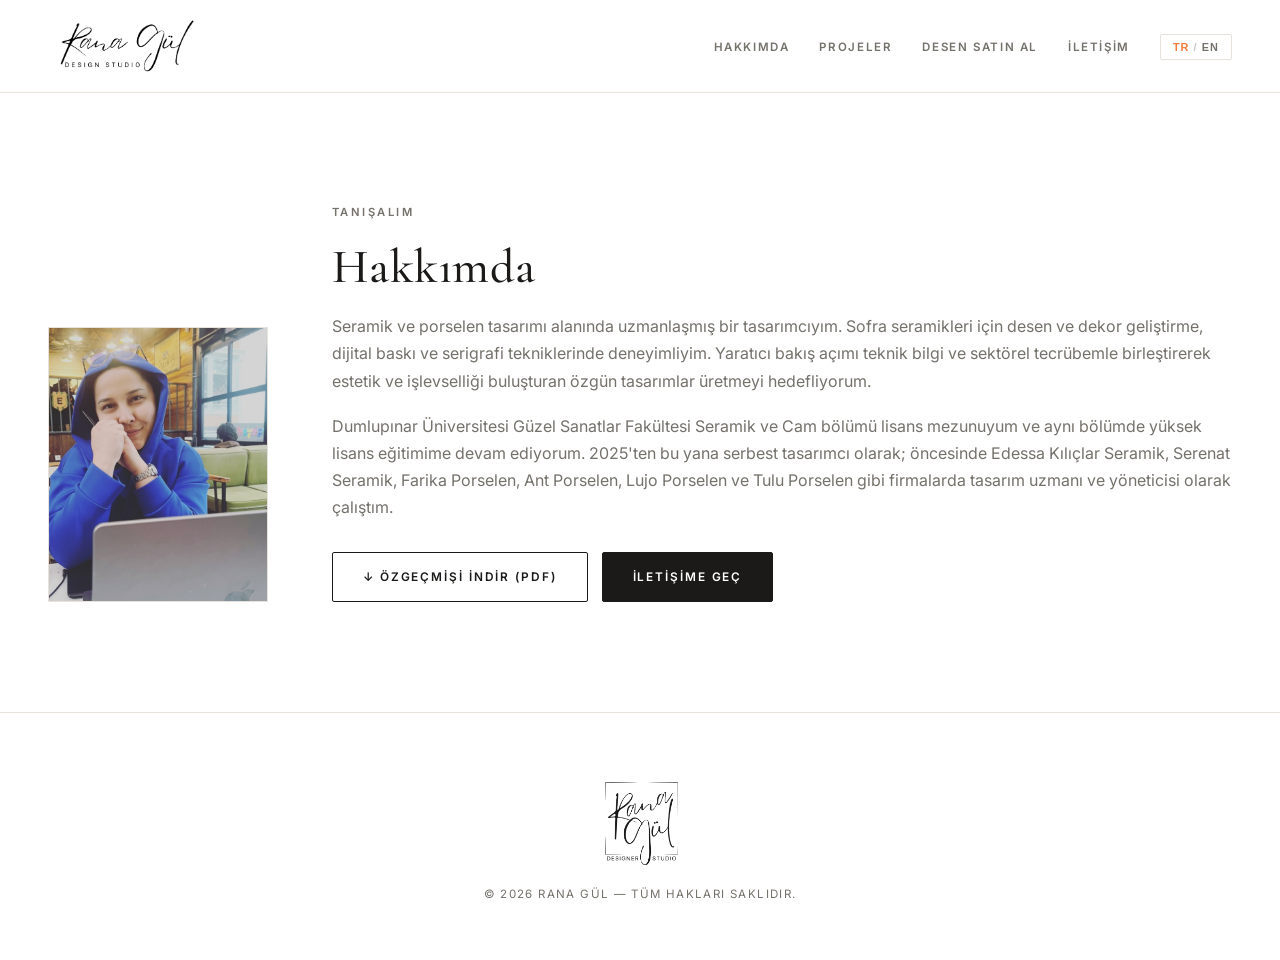
==== commit a5a42e53: "Hakkımda: 'Uzmanlık & Araçlar' bölümünü kaldır (foto metne göre hizalı kalır) Co-Authored-By: Claude" ====
--- a/hakkimda.html
+++ b/hakkimda.html
@@ -100,17 +100,6 @@
             Dumlupınar Üniversitesi Güzel Sanatlar Fakültesi Seramik ve Cam bölümü lisans mezunuyum ve aynı bölümde yüksek lisans eğitimime devam ediyorum. 2025'ten bu yana serbest tasarımcı olarak; öncesinde Edessa Kılıçlar Seramik, Serenat Seramik, Farika Porselen, Ant Porselen, Lujo Porselen ve Tulu Porselen gibi firmalarda tasarım uzmanı ve yöneticisi olarak çalıştım.
           </p>
 
-          <h2 class="about-sub" data-tr="Uzmanlık & Araçlar" data-en="Skills &amp; Tools">Uzmanlık &amp; Araçlar</h2>
-          <ul class="skill-list">
-            <li data-tr="Desen & dekor geliştirme" data-en="Pattern &amp; decor development">Desen &amp; dekor geliştirme</li>
-            <li data-tr="Dijital baskı" data-en="Digital printing">Dijital baskı</li>
-            <li data-tr="Serigrafi" data-en="Serigraphy">Serigrafi</li>
-            <li data-tr="Çiçekli & botanik illüstrasyon" data-en="Floral &amp; botanical illustration">Çiçekli &amp; botanik illüstrasyon</li>
-            <li data-tr="Geometrik desen sistemleri" data-en="Geometric pattern systems">Geometrik desen sistemleri</li>
-            <li>Adobe Illustrator</li>
-            <li>Adobe Photoshop</li>
-          </ul>
-
           <div class="about-actions">
             <a class="btn btn-ghost cv-btn" href="biyografi/Rana%20G%C3%9CL.pdf" target="_blank" rel="noopener"
                data-tr="↓ Özgeçmişi İndir (PDF)" data-en="↓ Download CV (PDF)">↓ Özgeçmişi İndir (PDF)</a>
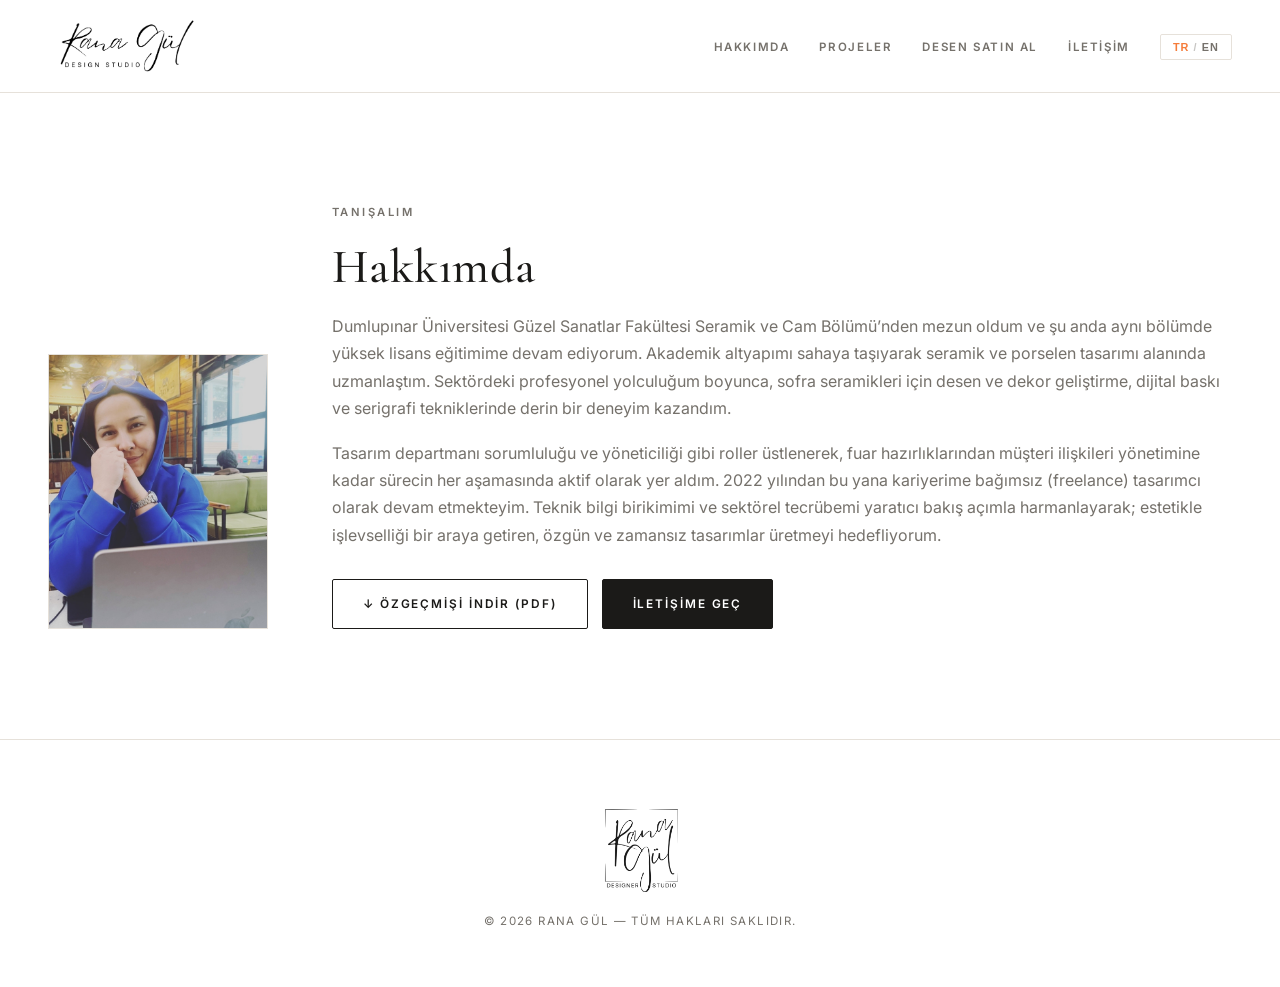
==== commit 927c4155: "Hakkımda: biyografi metnini güncelle (yeni TR + EN) Co-Authored-By: Claude Opus 4.8 <noreply@anthrop" ====
--- a/hakkimda.html
+++ b/hakkimda.html
@@ -91,13 +91,13 @@
         <div class="about-text">
           <p class="eyebrow" data-tr="Tanışalım" data-en="Get to know me">Tanışalım</p>
           <h1 class="section-title" data-tr="Hakkımda" data-en="About">Hakkımda</h1>
-          <p data-tr="Seramik ve porselen tasarımı alanında uzmanlaşmış bir tasarımcıyım. Sofra seramikleri için desen ve dekor geliştirme, dijital baskı ve serigrafi tekniklerinde deneyimliyim. Yaratıcı bakış açımı teknik bilgi ve sektörel tecrübemle birleştirerek estetik ve işlevselliği buluşturan özgün tasarımlar üretmeyi hedefliyorum."
-             data-en="I am a designer specialized in ceramic and porcelain design. I am experienced in pattern and decor development for tableware ceramics, as well as digital printing and serigraphy (screen printing) techniques. I aim to combine my creative vision with technical knowledge and industry experience to produce original designs that unite aesthetics and function.">
-            Seramik ve porselen tasarımı alanında uzmanlaşmış bir tasarımcıyım. Sofra seramikleri için desen ve dekor geliştirme, dijital baskı ve serigrafi tekniklerinde deneyimliyim. Yaratıcı bakış açımı teknik bilgi ve sektörel tecrübemle birleştirerek estetik ve işlevselliği buluşturan özgün tasarımlar üretmeyi hedefliyorum.
+          <p data-tr="Dumlupınar Üniversitesi Güzel Sanatlar Fakültesi Seramik ve Cam Bölümü’nden mezun oldum ve şu anda aynı bölümde yüksek lisans eğitimime devam ediyorum. Akademik altyapımı sahaya taşıyarak seramik ve porselen tasarımı alanında uzmanlaştım. Sektördeki profesyonel yolculuğum boyunca, sofra seramikleri için desen ve dekor geliştirme, dijital baskı ve serigrafi tekniklerinde derin bir deneyim kazandım."
+             data-en="I graduated from the Department of Ceramics and Glass at Dumlupınar University, Faculty of Fine Arts, and I am currently pursuing my master’s degree in the same department. Bringing my academic background into practice, I specialized in ceramic and porcelain design. Throughout my professional journey in the industry, I have gained deep experience in pattern and decor development for tableware ceramics, as well as in digital printing and serigraphy (screen printing) techniques.">
+            Dumlupınar Üniversitesi Güzel Sanatlar Fakültesi Seramik ve Cam Bölümü’nden mezun oldum ve şu anda aynı bölümde yüksek lisans eğitimime devam ediyorum. Akademik altyapımı sahaya taşıyarak seramik ve porselen tasarımı alanında uzmanlaştım. Sektördeki profesyonel yolculuğum boyunca, sofra seramikleri için desen ve dekor geliştirme, dijital baskı ve serigrafi tekniklerinde derin bir deneyim kazandım.
           </p>
-          <p data-tr="Dumlupınar Üniversitesi Güzel Sanatlar Fakültesi Seramik ve Cam bölümü lisans mezunuyum ve aynı bölümde yüksek lisans eğitimime devam ediyorum. 2025'ten bu yana serbest tasarımcı olarak; öncesinde Edessa Kılıçlar Seramik, Serenat Seramik, Farika Porselen, Ant Porselen, Lujo Porselen ve Tulu Porselen gibi firmalarda tasarım uzmanı ve yöneticisi olarak çalıştım."
-             data-en="I hold a bachelor's degree in Ceramics and Glass from Dumlupınar University Faculty of Fine Arts, where I am also pursuing my master's degree. I have worked as a freelance designer since 2025, and previously as a design specialist and manager at companies including Edessa Kılıçlar Seramik, Serenat Seramik, Farika Porselen, Ant Porselen, Lujo Porselen and Tulu Porselen.">
-            Dumlupınar Üniversitesi Güzel Sanatlar Fakültesi Seramik ve Cam bölümü lisans mezunuyum ve aynı bölümde yüksek lisans eğitimime devam ediyorum. 2025'ten bu yana serbest tasarımcı olarak; öncesinde Edessa Kılıçlar Seramik, Serenat Seramik, Farika Porselen, Ant Porselen, Lujo Porselen ve Tulu Porselen gibi firmalarda tasarım uzmanı ve yöneticisi olarak çalıştım.
+          <p data-tr="Tasarım departmanı sorumluluğu ve yöneticiliği gibi roller üstlenerek, fuar hazırlıklarından müşteri ilişkileri yönetimine kadar sürecin her aşamasında aktif olarak yer aldım. 2022 yılından bu yana kariyerime bağımsız (freelance) tasarımcı olarak devam etmekteyim. Teknik bilgi birikimimi ve sektörel tecrübemi yaratıcı bakış açımla harmanlayarak; estetikle işlevselliği bir araya getiren, özgün ve zamansız tasarımlar üretmeyi hedefliyorum."
+             data-en="Taking on roles such as design department lead and manager, I have been actively involved in every stage of the process — from trade-fair preparations to client relationship management. Since 2022, I have been continuing my career as an independent (freelance) designer. By blending my technical knowledge and industry experience with my creative vision, I aim to create original and timeless designs that bring together aesthetics and functionality.">
+            Tasarım departmanı sorumluluğu ve yöneticiliği gibi roller üstlenerek, fuar hazırlıklarından müşteri ilişkileri yönetimine kadar sürecin her aşamasında aktif olarak yer aldım. 2022 yılından bu yana kariyerime bağımsız (freelance) tasarımcı olarak devam etmekteyim. Teknik bilgi birikimimi ve sektörel tecrübemi yaratıcı bakış açımla harmanlayarak; estetikle işlevselliği bir araya getiren, özgün ve zamansız tasarımlar üretmeyi hedefliyorum.
           </p>
 
           <div class="about-actions">
